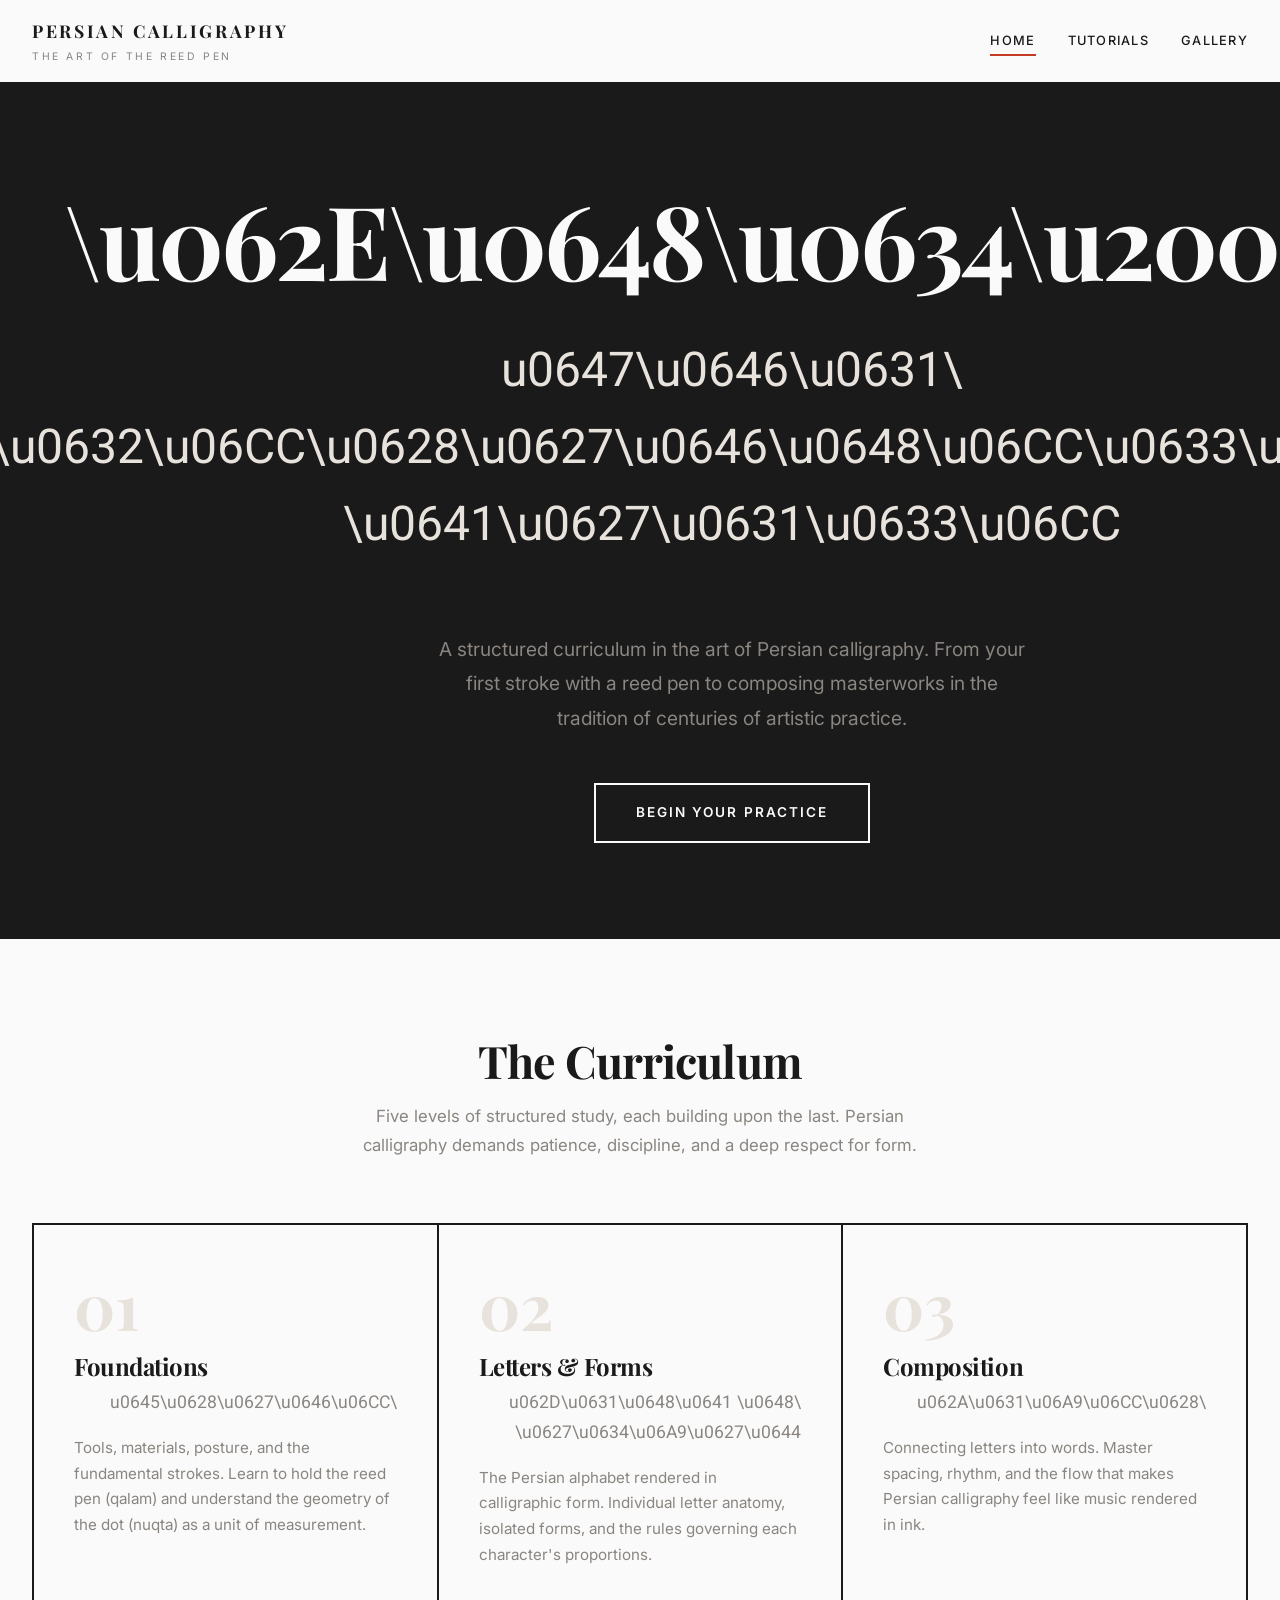
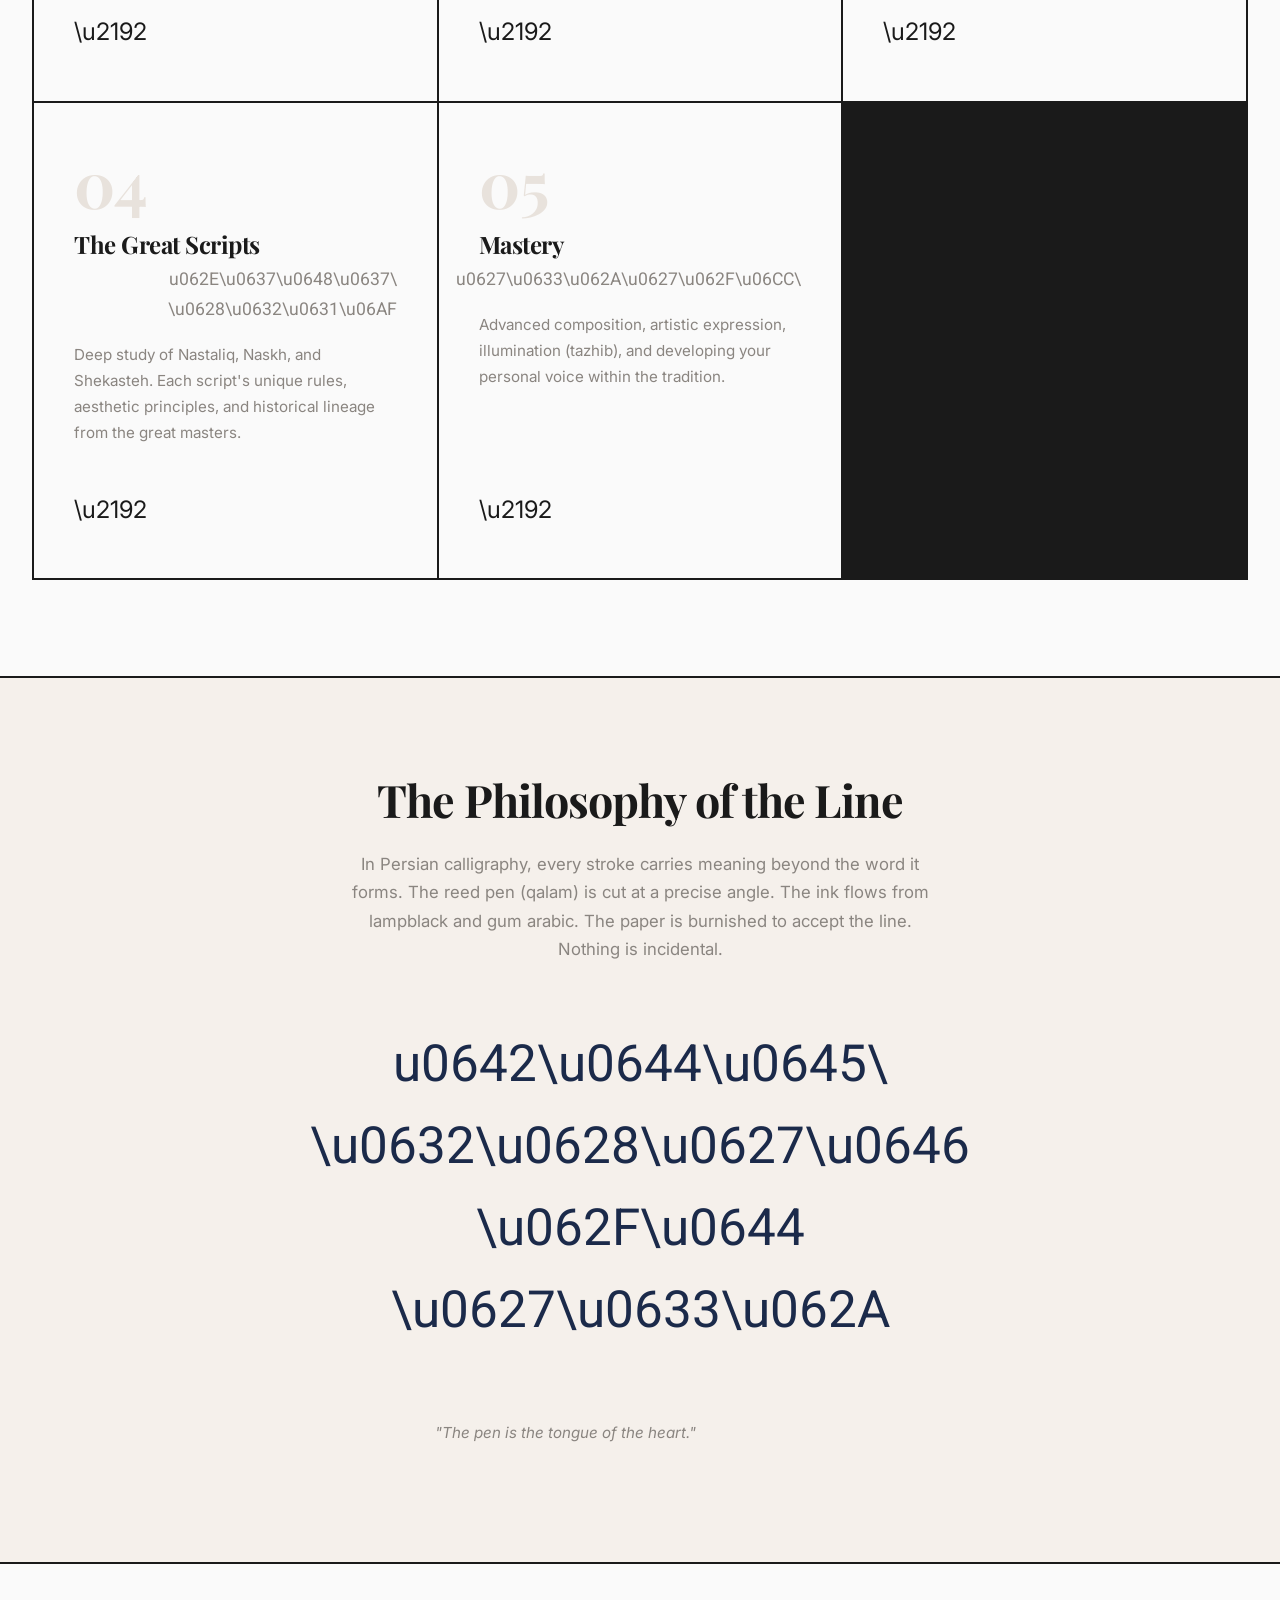
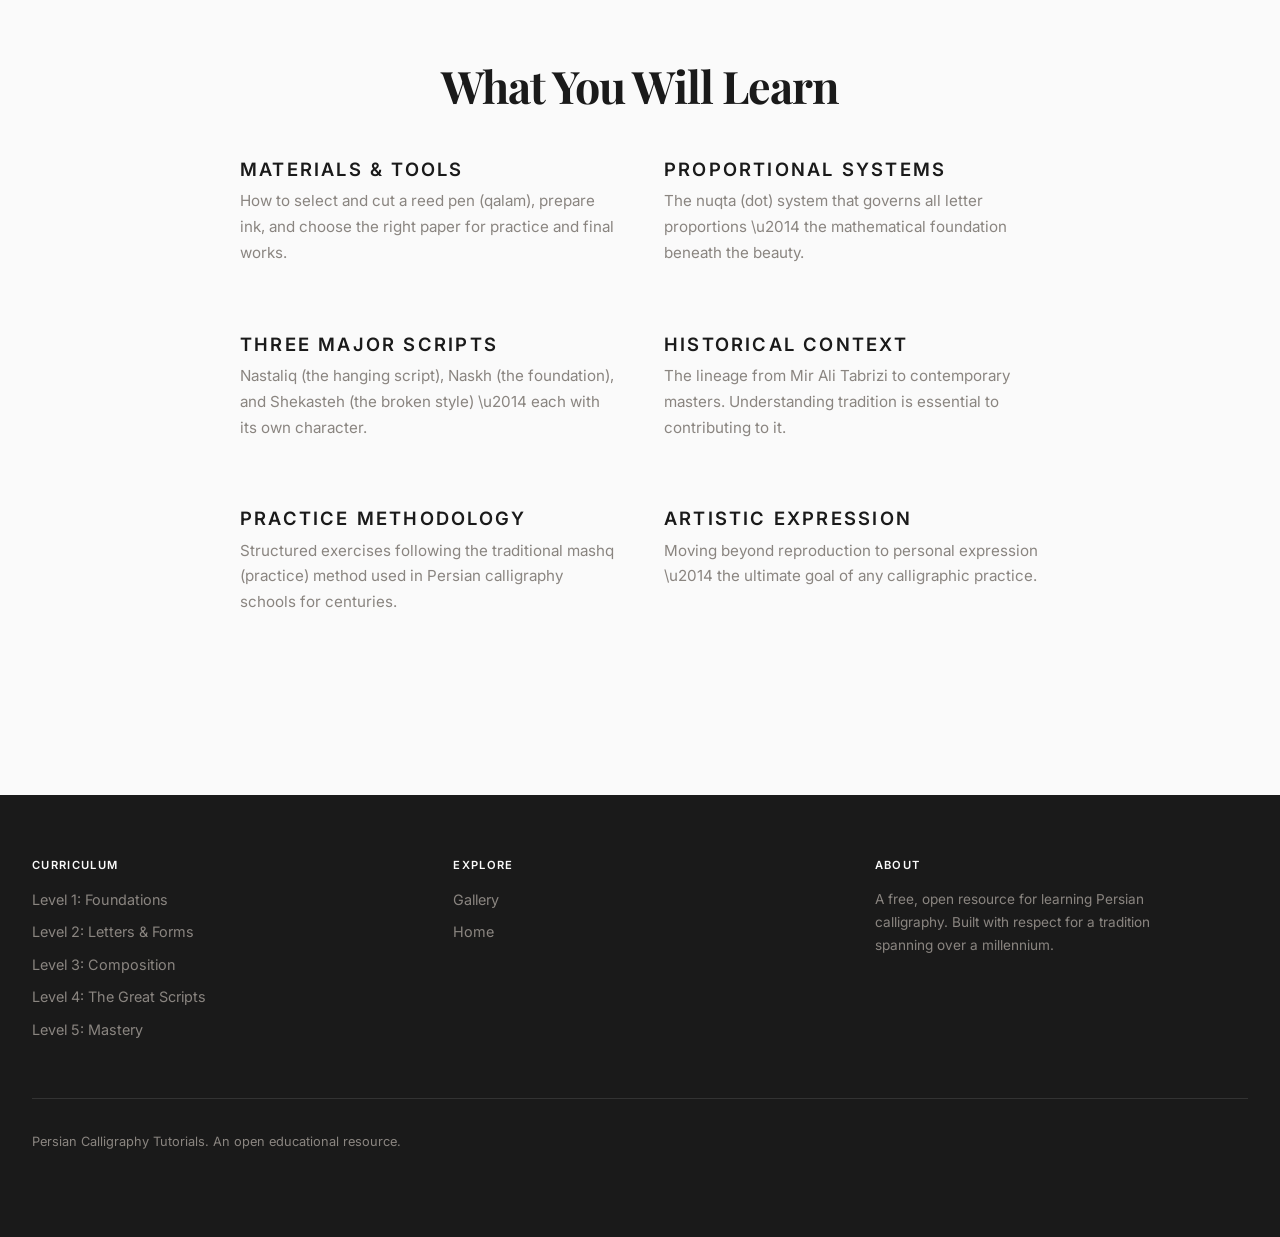
==== index.html @ c189530e "Create Persian calligraphy tutorial website with MoMA-inspired design A complete educational site co" ====
<!DOCTYPE html>
<html lang="en">
<head>
  <meta charset="UTF-8">
  <meta name="viewport" content="width=device-width, initial-scale=1.0">
  <title>Persian Calligraphy \u2014 The Art of the Reed Pen</title>
  <meta name="description" content="A comprehensive guide to Persian calligraphy, from first strokes to mastery. Learn Nastaliq, Naskh, and Shekasteh in a structured curriculum.">
  <link rel="preconnect" href="https://fonts.googleapis.com">
  <link rel="preconnect" href="https://fonts.gstatic.com" crossorigin>
  <link href="https://fonts.googleapis.com/css2?family=Playfair+Display:ital,wght@0,400;0,700;0,900;1,400&family=Inter:wght@300;400;500;600&family=Vazirmatn:wght@400;700&display=swap" rel="stylesheet">
  <link rel="stylesheet" href="css/style.css">
</head>
<body>

  <!-- Header -->
  <header class="site-header">
    <div class="header-inner">
      <a href="index.html" class="site-logo">
        Persian Calligraphy
        <span>The Art of the Reed Pen</span>
      </a>
      <button class="nav-toggle" aria-label="Toggle navigation" onclick="document.querySelector('.main-nav').classList.toggle('open')">
        <span></span><span></span><span></span>
      </button>
      <nav class="main-nav">
        <a href="index.html" class="active">Home</a>
        <a href="tutorials/level-1.html">Tutorials</a>
        <a href="gallery.html">Gallery</a>
      </nav>
    </div>
  </header>

  <!-- Hero -->
  <section class="hero hero-home">
    <div class="container" style="text-align:center;">
      <h1 class="animate-in">\u062E\u0648\u0634\u200C\u0646\u0648\u06CC\u0633\u06CC</h1>
      <div class="persian-display animate-in">\u0647\u0646\u0631 \u0632\u06CC\u0628\u0627\u0646\u0648\u06CC\u0633\u06CC \u0641\u0627\u0631\u0633\u06CC</div>
      <p class="hero-subtitle animate-in">
        A structured curriculum in the art of Persian calligraphy.
        From your first stroke with a reed pen to composing masterworks
        in the tradition of centuries of artistic practice.
      </p>
      <a href="tutorials/level-1.html" class="btn animate-in">Begin Your Practice</a>
    </div>
  </section>

  <!-- Curriculum Overview -->
  <section class="levels-section">
    <h2>The Curriculum</h2>
    <p class="section-intro">
      Five levels of structured study, each building upon the last.
      Persian calligraphy demands patience, discipline, and a deep respect for form.
    </p>

    <div class="levels-grid">

      <a href="tutorials/level-1.html" class="level-card animate-in">
        <div class="level-number">01</div>
        <h3>Foundations</h3>
        <div class="level-persian">\u0645\u0628\u0627\u0646\u06CC</div>
        <p>Tools, materials, posture, and the fundamental strokes. Learn to hold the reed pen (qalam) and understand the geometry of the dot (nuqta) as a unit of measurement.</p>
        <div class="card-arrow">\u2192</div>
      </a>

      <a href="tutorials/level-2.html" class="level-card animate-in">
        <div class="level-number">02</div>
        <h3>Letters &amp; Forms</h3>
        <div class="level-persian">\u062D\u0631\u0648\u0641 \u0648 \u0627\u0634\u06A9\u0627\u0644</div>
        <p>The Persian alphabet rendered in calligraphic form. Individual letter anatomy, isolated forms, and the rules governing each character's proportions.</p>
        <div class="card-arrow">\u2192</div>
      </a>

      <a href="tutorials/level-3.html" class="level-card animate-in">
        <div class="level-number">03</div>
        <h3>Composition</h3>
        <div class="level-persian">\u062A\u0631\u06A9\u06CC\u0628</div>
        <p>Connecting letters into words. Master spacing, rhythm, and the flow that makes Persian calligraphy feel like music rendered in ink.</p>
        <div class="card-arrow">\u2192</div>
      </a>

      <a href="tutorials/level-4.html" class="level-card animate-in">
        <div class="level-number">04</div>
        <h3>The Great Scripts</h3>
        <div class="level-persian">\u062E\u0637\u0648\u0637 \u0628\u0632\u0631\u06AF</div>
        <p>Deep study of Nastaliq, Naskh, and Shekasteh. Each script's unique rules, aesthetic principles, and historical lineage from the great masters.</p>
        <div class="card-arrow">\u2192</div>
      </a>

      <a href="tutorials/level-5.html" class="level-card animate-in">
        <div class="level-number">05</div>
        <h3>Mastery</h3>
        <div class="level-persian">\u0627\u0633\u062A\u0627\u062F\u06CC</div>
        <p>Advanced composition, artistic expression, illumination (tazhib), and developing your personal voice within the tradition.</p>
        <div class="card-arrow">\u2192</div>
      </a>

    </div>
  </section>

  <!-- Philosophy Section -->
  <section style="background:var(--cream);padding:6rem 2rem;border-top:2px solid var(--black);border-bottom:2px solid var(--black);">
    <div class="content-narrow" style="text-align:center;">
      <h2>The Philosophy of the Line</h2>
      <p style="margin:1.5rem auto;max-width:600px;color:var(--mid-gray);font-size:1.05rem;">
        In Persian calligraphy, every stroke carries meaning beyond the word it forms.
        The reed pen (qalam) is cut at a precise angle. The ink flows from lampblack and gum arabic.
        The paper is burnished to accept the line. Nothing is incidental.
      </p>
      <div class="persian-display" style="font-size:clamp(1.8rem,4vw,3.5rem);color:var(--ink-blue);margin:2rem 0;">
        \u0642\u0644\u0645 \u0632\u0628\u0627\u0646 \u062F\u0644 \u0627\u0633\u062A
      </div>
      <p style="font-style:italic;color:var(--mid-gray);font-size:0.95rem;">
        "The pen is the tongue of the heart."
      </p>
    </div>
  </section>

  <!-- What You Will Learn -->
  <section class="levels-section">
    <h2 style="text-align:center;">What You Will Learn</h2>
    <div style="max-width:800px;margin:3rem auto 0;display:grid;grid-template-columns:repeat(auto-fit,minmax(250px,1fr));gap:3rem;">
      <div>
        <h4>Materials &amp; Tools</h4>
        <p style="color:var(--mid-gray);font-size:0.95rem;">How to select and cut a reed pen (qalam), prepare ink, and choose the right paper for practice and final works.</p>
      </div>
      <div>
        <h4>Proportional Systems</h4>
        <p style="color:var(--mid-gray);font-size:0.95rem;">The nuqta (dot) system that governs all letter proportions \u2014 the mathematical foundation beneath the beauty.</p>
      </div>
      <div>
        <h4>Three Major Scripts</h4>
        <p style="color:var(--mid-gray);font-size:0.95rem;">Nastaliq (the hanging script), Naskh (the foundation), and Shekasteh (the broken style) \u2014 each with its own character.</p>
      </div>
      <div>
        <h4>Historical Context</h4>
        <p style="color:var(--mid-gray);font-size:0.95rem;">The lineage from Mir Ali Tabrizi to contemporary masters. Understanding tradition is essential to contributing to it.</p>
      </div>
      <div>
        <h4>Practice Methodology</h4>
        <p style="color:var(--mid-gray);font-size:0.95rem;">Structured exercises following the traditional mashq (practice) method used in Persian calligraphy schools for centuries.</p>
      </div>
      <div>
        <h4>Artistic Expression</h4>
        <p style="color:var(--mid-gray);font-size:0.95rem;">Moving beyond reproduction to personal expression \u2014 the ultimate goal of any calligraphic practice.</p>
      </div>
    </div>
  </section>

  <!-- Footer -->
  <footer class="site-footer">
    <div class="footer-inner">
      <div class="footer-section">
        <h4>Curriculum</h4>
        <a href="tutorials/level-1.html">Level 1: Foundations</a>
        <a href="tutorials/level-2.html">Level 2: Letters &amp; Forms</a>
        <a href="tutorials/level-3.html">Level 3: Composition</a>
        <a href="tutorials/level-4.html">Level 4: The Great Scripts</a>
        <a href="tutorials/level-5.html">Level 5: Mastery</a>
      </div>
      <div class="footer-section">
        <h4>Explore</h4>
        <a href="gallery.html">Gallery</a>
        <a href="index.html">Home</a>
      </div>
      <div class="footer-section">
        <h4>About</h4>
        <p style="font-size:0.85rem;color:var(--mid-gray);max-width:300px;">
          A free, open resource for learning Persian calligraphy.
          Built with respect for a tradition spanning over a millennium.
        </p>
      </div>
    </div>
    <div class="footer-bottom">
      <p>Persian Calligraphy Tutorials. An open educational resource.</p>
    </div>
  </footer>

  <script src="js/main.js"></script>
</body>
</html>
---- css/style.css ----
/* ============================================================
   PERSIAN CALLIGRAPHY TUTORIALS
   Inspired by Museum of Modern Art — clean, bold, editorial
   ============================================================ */

/* --- Reset & Base --- */
*, *::before, *::after {
  margin: 0;
  padding: 0;
  box-sizing: border-box;
}

:root {
  --black: #1a1a1a;
  --white: #fafafa;
  --cream: #f5f0eb;
  --warm-gray: #e8e2dc;
  --mid-gray: #8a8580;
  --accent: #c23b22;
  --accent-dark: #9a2f1b;
  --gold: #b8860b;
  --ink-blue: #1b2a4a;
  --parchment: #f7f3ed;
  --border: #d4cec8;
  --font-display: 'Playfair Display', 'Georgia', serif;
  --font-body: 'Inter', 'Helvetica Neue', Arial, sans-serif;
  --font-mono: 'JetBrains Mono', 'Courier New', monospace;
  --max-width: 1400px;
  --content-width: 800px;
}

html {
  font-size: 16px;
  scroll-behavior: smooth;
}

body {
  font-family: var(--font-body);
  background-color: var(--white);
  color: var(--black);
  line-height: 1.7;
  -webkit-font-smoothing: antialiased;
  -moz-osx-font-smoothing: grayscale;
}

::selection {
  background: var(--accent);
  color: var(--white);
}

a {
  color: var(--black);
  text-decoration: none;
  border-bottom: 1px solid var(--border);
  transition: border-color 0.2s ease, color 0.2s ease;
}

a:hover {
  border-color: var(--accent);
  color: var(--accent);
}

img {
  max-width: 100%;
  display: block;
}

/* --- Typography --- */
h1, h2, h3, h4, h5, h6 {
  font-family: var(--font-display);
  font-weight: 700;
  line-height: 1.15;
  letter-spacing: -0.02em;
}

h1 {
  font-size: clamp(2.8rem, 6vw, 5.5rem);
  margin-bottom: 1rem;
}

h2 {
  font-size: clamp(1.8rem, 3.5vw, 3rem);
  margin-bottom: 0.75rem;
}

h3 {
  font-size: clamp(1.3rem, 2.5vw, 1.8rem);
  margin-bottom: 0.5rem;
}

h4 {
  font-size: 1.15rem;
  font-family: var(--font-body);
  font-weight: 600;
  text-transform: uppercase;
  letter-spacing: 0.12em;
  margin-bottom: 0.5rem;
}

p {
  margin-bottom: 1.25rem;
  max-width: 65ch;
}

.persian-text {
  font-family: 'Vazirmatn', 'Noto Naskh Arabic', 'Traditional Arabic', serif;
  direction: rtl;
  text-align: right;
  line-height: 2;
}

.persian-display {
  font-family: 'Vazirmatn', 'Noto Naskh Arabic', serif;
  font-size: clamp(2rem, 5vw, 4.5rem);
  direction: rtl;
  text-align: center;
  line-height: 1.6;
  color: var(--ink-blue);
  padding: 2rem 0;
}

/* --- Layout --- */
.container {
  max-width: var(--max-width);
  margin: 0 auto;
  padding: 0 2rem;
}

.content-narrow {
  max-width: var(--content-width);
  margin: 0 auto;
}

/* --- Header / Navigation --- */
.site-header {
  position: sticky;
  top: 0;
  z-index: 100;
  background: var(--white);
  border-bottom: 2px solid var(--black);
}

.header-inner {
  display: flex;
  justify-content: space-between;
  align-items: center;
  padding: 1rem 2rem;
  max-width: var(--max-width);
  margin: 0 auto;
}

.site-logo {
  font-family: var(--font-display);
  font-size: 1.1rem;
  font-weight: 700;
  text-transform: uppercase;
  letter-spacing: 0.15em;
  border: none;
}

.site-logo:hover {
  color: var(--black);
}

.site-logo span {
  display: block;
  font-size: 0.65rem;
  font-family: var(--font-body);
  font-weight: 400;
  letter-spacing: 0.25em;
  color: var(--mid-gray);
  margin-top: 2px;
}

.main-nav {
  display: flex;
  gap: 2rem;
  align-items: center;
}

.main-nav a {
  font-size: 0.8rem;
  font-weight: 500;
  text-transform: uppercase;
  letter-spacing: 0.1em;
  border: none;
  padding: 0.25rem 0;
  position: relative;
}

.main-nav a::after {
  content: '';
  position: absolute;
  bottom: 0;
  left: 0;
  width: 0;
  height: 2px;
  background: var(--accent);
  transition: width 0.3s ease;
}

.main-nav a:hover::after,
.main-nav a.active::after {
  width: 100%;
}

.main-nav a:hover {
  color: var(--black);
}

/* Mobile nav toggle */
.nav-toggle {
  display: none;
  background: none;
  border: none;
  cursor: pointer;
  padding: 0.5rem;
}

.nav-toggle span {
  display: block;
  width: 24px;
  height: 2px;
  background: var(--black);
  margin: 5px 0;
  transition: transform 0.3s ease;
}

/* --- Hero Sections --- */
.hero {
  min-height: 90vh;
  display: flex;
  flex-direction: column;
  justify-content: center;
  padding: 6rem 2rem;
  position: relative;
  overflow: hidden;
}

.hero-home {
  background: var(--black);
  color: var(--white);
  text-align: center;
}

.hero-home h1 {
  font-size: clamp(3rem, 8vw, 7rem);
  letter-spacing: -0.03em;
  margin-bottom: 0.5rem;
}

.hero-home .persian-display {
  color: var(--warm-gray);
  font-size: clamp(1.6rem, 4vw, 3rem);
  margin-bottom: 2rem;
  opacity: 0.7;
}

.hero-home .hero-subtitle {
  font-size: clamp(1rem, 1.5vw, 1.25rem);
  color: var(--mid-gray);
  max-width: 600px;
  margin: 0 auto 3rem;
  line-height: 1.8;
}

.hero-tutorial {
  min-height: 60vh;
  background: var(--cream);
  border-bottom: 2px solid var(--black);
}

.hero-tutorial .level-tag {
  font-size: 0.75rem;
  text-transform: uppercase;
  letter-spacing: 0.2em;
  font-weight: 600;
  color: var(--accent);
  margin-bottom: 1rem;
  display: block;
}

/* --- Buttons --- */
.btn {
  display: inline-block;
  padding: 1rem 2.5rem;
  font-size: 0.85rem;
  font-weight: 600;
  text-transform: uppercase;
  letter-spacing: 0.15em;
  border: 2px solid var(--white);
  color: var(--white);
  background: transparent;
  cursor: pointer;
  transition: all 0.3s ease;
  text-decoration: none;
}

.btn:hover {
  background: var(--white);
  color: var(--black);
  border-color: var(--white);
}

.btn-dark {
  border-color: var(--black);
  color: var(--black);
}

.btn-dark:hover {
  background: var(--black);
  color: var(--white);
}

.btn-accent {
  border-color: var(--accent);
  color: var(--accent);
}

.btn-accent:hover {
  background: var(--accent);
  color: var(--white);
}

/* --- Level Cards (Home Page) --- */
.levels-section {
  padding: 6rem 2rem;
}

.levels-section h2 {
  text-align: center;
  margin-bottom: 1rem;
}

.section-intro {
  text-align: center;
  color: var(--mid-gray);
  font-size: 1.05rem;
  max-width: 600px;
  margin: 0 auto 4rem;
}

.levels-grid {
  display: grid;
  grid-template-columns: repeat(auto-fit, minmax(340px, 1fr));
  gap: 2px;
  background: var(--black);
  border: 2px solid var(--black);
  max-width: var(--max-width);
  margin: 0 auto;
}

.level-card {
  background: var(--white);
  padding: 3rem 2.5rem;
  display: flex;
  flex-direction: column;
  transition: background 0.3s ease;
  text-decoration: none;
  border: none;
}

.level-card:hover {
  background: var(--cream);
  color: var(--black);
}

.level-card .level-number {
  font-family: var(--font-display);
  font-size: 4rem;
  font-weight: 700;
  line-height: 1;
  color: var(--warm-gray);
  margin-bottom: 1rem;
  transition: color 0.3s ease;
}

.level-card:hover .level-number {
  color: var(--accent);
}

.level-card h3 {
  font-size: 1.5rem;
  margin-bottom: 0.5rem;
}

.level-card .level-persian {
  font-family: 'Vazirmatn', 'Noto Naskh Arabic', serif;
  direction: rtl;
  font-size: 1.1rem;
  color: var(--mid-gray);
  margin-bottom: 1rem;
}

.level-card p {
  color: var(--mid-gray);
  font-size: 0.95rem;
  flex-grow: 1;
}

.level-card .card-arrow {
  font-size: 1.5rem;
  margin-top: 1.5rem;
  transition: transform 0.3s ease;
}

.level-card:hover .card-arrow {
  transform: translateX(8px);
}

/* --- Tutorial Page Layout --- */
.tutorial-content {
  padding: 4rem 2rem;
}

.tutorial-body {
  max-width: var(--content-width);
  margin: 0 auto;
}

.tutorial-body h2 {
  margin-top: 3rem;
  padding-top: 2rem;
  border-top: 1px solid var(--border);
}

.tutorial-body h2:first-child {
  border-top: none;
  padding-top: 0;
  margin-top: 0;
}

.tutorial-body h3 {
  margin-top: 2rem;
}

.tutorial-body ul, .tutorial-body ol {
  margin: 1rem 0 1.5rem 1.5rem;
}

.tutorial-body li {
  margin-bottom: 0.5rem;
  line-height: 1.7;
}

/* --- Info Boxes --- */
.info-box {
  background: var(--cream);
  border-left: 4px solid var(--accent);
  padding: 1.5rem 2rem;
  margin: 2rem 0;
}

.info-box h4 {
  color: var(--accent);
  font-size: 0.8rem;
  margin-bottom: 0.5rem;
}

.info-box p {
  margin-bottom: 0;
  font-size: 0.95rem;
}

.tip-box {
  border-left-color: var(--gold);
}

.tip-box h4 {
  color: var(--gold);
}

/* --- Stroke Diagrams --- */
.stroke-diagram {
  background: var(--parchment);
  border: 1px solid var(--border);
  padding: 2.5rem;
  margin: 2rem 0;
  text-align: center;
}

.stroke-diagram svg {
  max-width: 100%;
  height: auto;
}

.stroke-diagram .caption {
  font-size: 0.8rem;
  color: var(--mid-gray);
  text-transform: uppercase;
  letter-spacing: 0.1em;
  margin-top: 1rem;
}

/* --- Letter Grid --- */
.letter-grid {
  display: grid;
  grid-template-columns: repeat(auto-fill, minmax(140px, 1fr));
  gap: 2px;
  background: var(--black);
  border: 2px solid var(--black);
  margin: 2rem 0;
}

.letter-cell {
  background: var(--white);
  padding: 1.5rem;
  text-align: center;
  transition: background 0.2s ease;
}

.letter-cell:hover {
  background: var(--cream);
}

.letter-cell .letter-large {
  font-family: 'Vazirmatn', 'Noto Naskh Arabic', serif;
  font-size: 2.5rem;
  line-height: 1.4;
  color: var(--ink-blue);
  direction: rtl;
}

.letter-cell .letter-name {
  font-size: 0.7rem;
  text-transform: uppercase;
  letter-spacing: 0.1em;
  color: var(--mid-gray);
  margin-top: 0.5rem;
}

/* --- Practice Area --- */
.practice-area {
  background: var(--parchment);
  border: 2px solid var(--black);
  padding: 3rem;
  margin: 2rem 0;
  text-align: center;
}

.practice-area h4 {
  margin-bottom: 1rem;
}

.practice-lines {
  width: 100%;
  max-width: 600px;
  margin: 0 auto;
}

.practice-lines .line {
  height: 60px;
  border-bottom: 1px solid var(--border);
  position: relative;
}

.practice-lines .line::before {
  content: '';
  position: absolute;
  top: 50%;
  left: 0;
  right: 0;
  border-top: 1px dashed var(--warm-gray);
}

/* --- Gallery --- */
.gallery-grid {
  display: grid;
  grid-template-columns: repeat(auto-fit, minmax(300px, 1fr));
  gap: 2px;
  background: var(--black);
  border: 2px solid var(--black);
}

.gallery-item {
  background: var(--white);
  overflow: hidden;
}

.gallery-item .gallery-image {
  aspect-ratio: 4/3;
  background: var(--cream);
  display: flex;
  align-items: center;
  justify-content: center;
  overflow: hidden;
}

.gallery-item .gallery-image .persian-display {
  padding: 2rem;
  font-size: clamp(1.5rem, 3vw, 2.5rem);
}

.gallery-item .gallery-info {
  padding: 1.5rem 2rem;
}

.gallery-item .gallery-info h3 {
  font-size: 1.1rem;
  margin-bottom: 0.25rem;
}

.gallery-item .gallery-info .gallery-meta {
  font-size: 0.8rem;
  color: var(--mid-gray);
}

/* --- Tutorial Navigation --- */
.tutorial-nav {
  display: flex;
  justify-content: space-between;
  border-top: 2px solid var(--black);
  margin-top: 4rem;
}

.tutorial-nav a {
  display: block;
  padding: 2rem;
  flex: 1;
  border: none;
  transition: background 0.3s ease;
}

.tutorial-nav a:hover {
  background: var(--cream);
  color: var(--black);
}

.tutorial-nav a + a {
  border-left: 2px solid var(--black);
  text-align: right;
}

.tutorial-nav .nav-label {
  font-size: 0.7rem;
  text-transform: uppercase;
  letter-spacing: 0.15em;
  color: var(--mid-gray);
  display: block;
  margin-bottom: 0.5rem;
}

.tutorial-nav .nav-title {
  font-family: var(--font-display);
  font-size: 1.2rem;
  font-weight: 700;
}

/* --- Table of Contents (Sidebar) --- */
.tutorial-layout {
  display: grid;
  grid-template-columns: 1fr 240px;
  gap: 4rem;
  max-width: 1100px;
  margin: 0 auto;
  align-items: start;
}

.toc {
  position: sticky;
  top: 100px;
  padding: 1.5rem 0;
}

.toc h4 {
  font-size: 0.7rem;
  margin-bottom: 1rem;
  color: var(--mid-gray);
}

.toc ul {
  list-style: none;
}

.toc li {
  margin-bottom: 0.5rem;
}

.toc a {
  font-size: 0.85rem;
  color: var(--mid-gray);
  border: none;
  transition: color 0.2s ease;
}

.toc a:hover,
.toc a.active {
  color: var(--black);
}

/* --- Progress Bar --- */
.progress-bar {
  position: fixed;
  top: 0;
  left: 0;
  height: 3px;
  background: var(--accent);
  z-index: 200;
  transition: width 0.1s ease;
}

/* --- Footer --- */
.site-footer {
  background: var(--black);
  color: var(--warm-gray);
  padding: 4rem 2rem;
  margin-top: 4rem;
}

.footer-inner {
  max-width: var(--max-width);
  margin: 0 auto;
  display: grid;
  grid-template-columns: repeat(auto-fit, minmax(200px, 1fr));
  gap: 3rem;
}

.footer-section h4 {
  color: var(--white);
  font-size: 0.7rem;
  margin-bottom: 1rem;
}

.footer-section a {
  color: var(--mid-gray);
  border: none;
  font-size: 0.9rem;
  display: block;
  margin-bottom: 0.5rem;
}

.footer-section a:hover {
  color: var(--white);
}

.footer-bottom {
  max-width: var(--max-width);
  margin: 3rem auto 0;
  padding-top: 2rem;
  border-top: 1px solid #333;
  font-size: 0.8rem;
  color: var(--mid-gray);
}

/* --- Comparison Table --- */
.comparison-table {
  width: 100%;
  border-collapse: collapse;
  margin: 2rem 0;
  border: 2px solid var(--black);
}

.comparison-table th {
  background: var(--black);
  color: var(--white);
  padding: 1rem 1.5rem;
  text-align: left;
  font-size: 0.75rem;
  text-transform: uppercase;
  letter-spacing: 0.1em;
}

.comparison-table td {
  padding: 1rem 1.5rem;
  border-bottom: 1px solid var(--border);
  font-size: 0.95rem;
}

.comparison-table tr:last-child td {
  border-bottom: none;
}

.comparison-table tr:hover td {
  background: var(--cream);
}

/* --- Responsive --- */
@media (max-width: 900px) {
  .tutorial-layout {
    grid-template-columns: 1fr;
  }

  .toc {
    position: static;
    border-bottom: 1px solid var(--border);
    padding-bottom: 2rem;
    margin-bottom: 2rem;
  }
}

@media (max-width: 768px) {
  .hero {
    min-height: 70vh;
    padding: 4rem 1.5rem;
  }

  .levels-grid {
    grid-template-columns: 1fr;
  }

  .main-nav {
    display: none;
    position: absolute;
    top: 100%;
    left: 0;
    right: 0;
    background: var(--white);
    flex-direction: column;
    padding: 2rem;
    gap: 1rem;
    border-bottom: 2px solid var(--black);
  }

  .main-nav.open {
    display: flex;
  }

  .nav-toggle {
    display: block;
  }

  .header-inner {
    padding: 1rem 1.5rem;
  }

  .levels-section {
    padding: 4rem 1.5rem;
  }

  .level-card {
    padding: 2rem 1.5rem;
  }

  .tutorial-nav {
    flex-direction: column;
  }

  .tutorial-nav a + a {
    border-left: none;
    border-top: 2px solid var(--black);
    text-align: left;
  }

  .gallery-grid {
    grid-template-columns: 1fr;
  }

  .letter-grid {
    grid-template-columns: repeat(auto-fill, minmax(100px, 1fr));
  }

  .footer-inner {
    grid-template-columns: 1fr;
  }
}

/* --- Animations --- */
@keyframes fadeInUp {
  from {
    opacity: 0;
    transform: translateY(30px);
  }
  to {
    opacity: 1;
    transform: translateY(0);
  }
}

.animate-in {
  animation: fadeInUp 0.6s ease forwards;
  opacity: 0;
}

.animate-in:nth-child(2) { animation-delay: 0.1s; }
.animate-in:nth-child(3) { animation-delay: 0.2s; }
.animate-in:nth-child(4) { animation-delay: 0.3s; }
.animate-in:nth-child(5) { animation-delay: 0.4s; }

/* --- Print Styles --- */
@media print {
  .site-header, .site-footer, .tutorial-nav, .toc, .progress-bar {
    display: none;
  }

  body {
    font-size: 12pt;
    color: #000;
  }

  .hero {
    min-height: auto;
    padding: 2rem 0;
    background: #fff !important;
    color: #000 !important;
  }
}
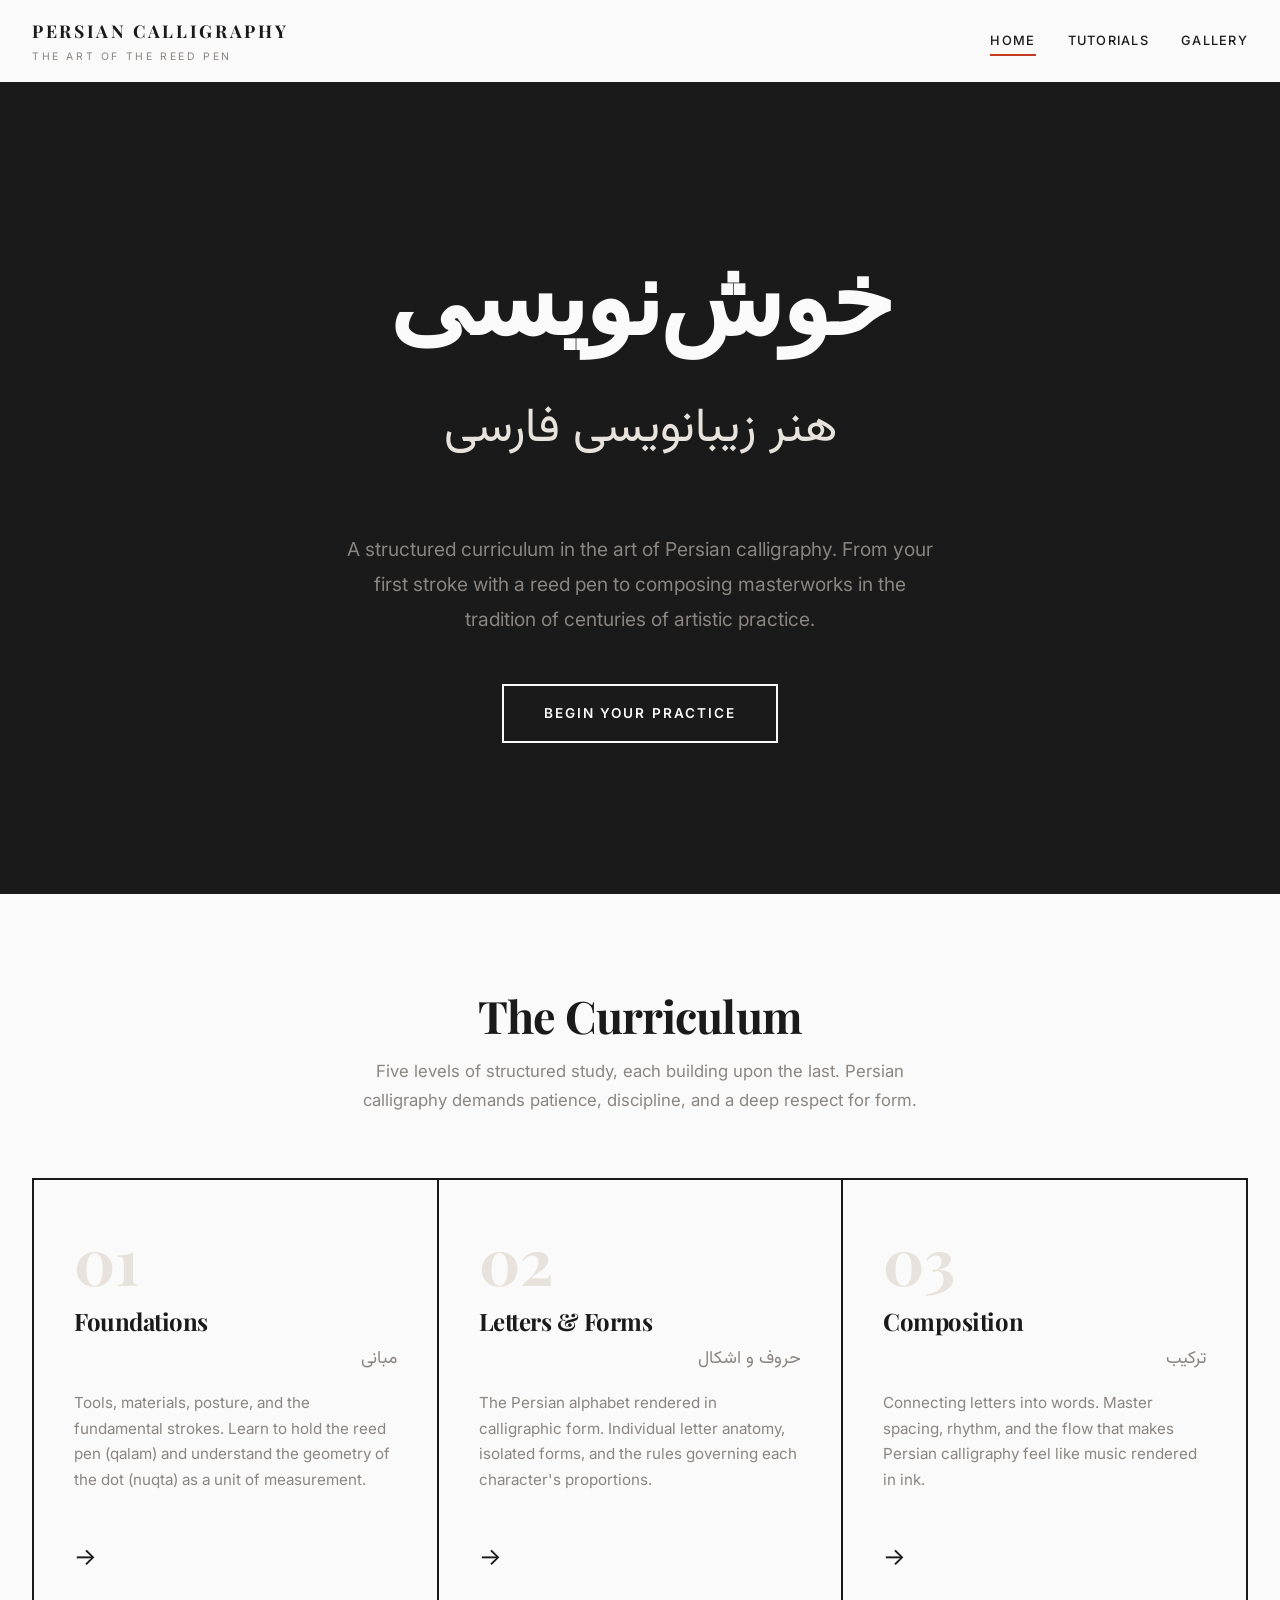
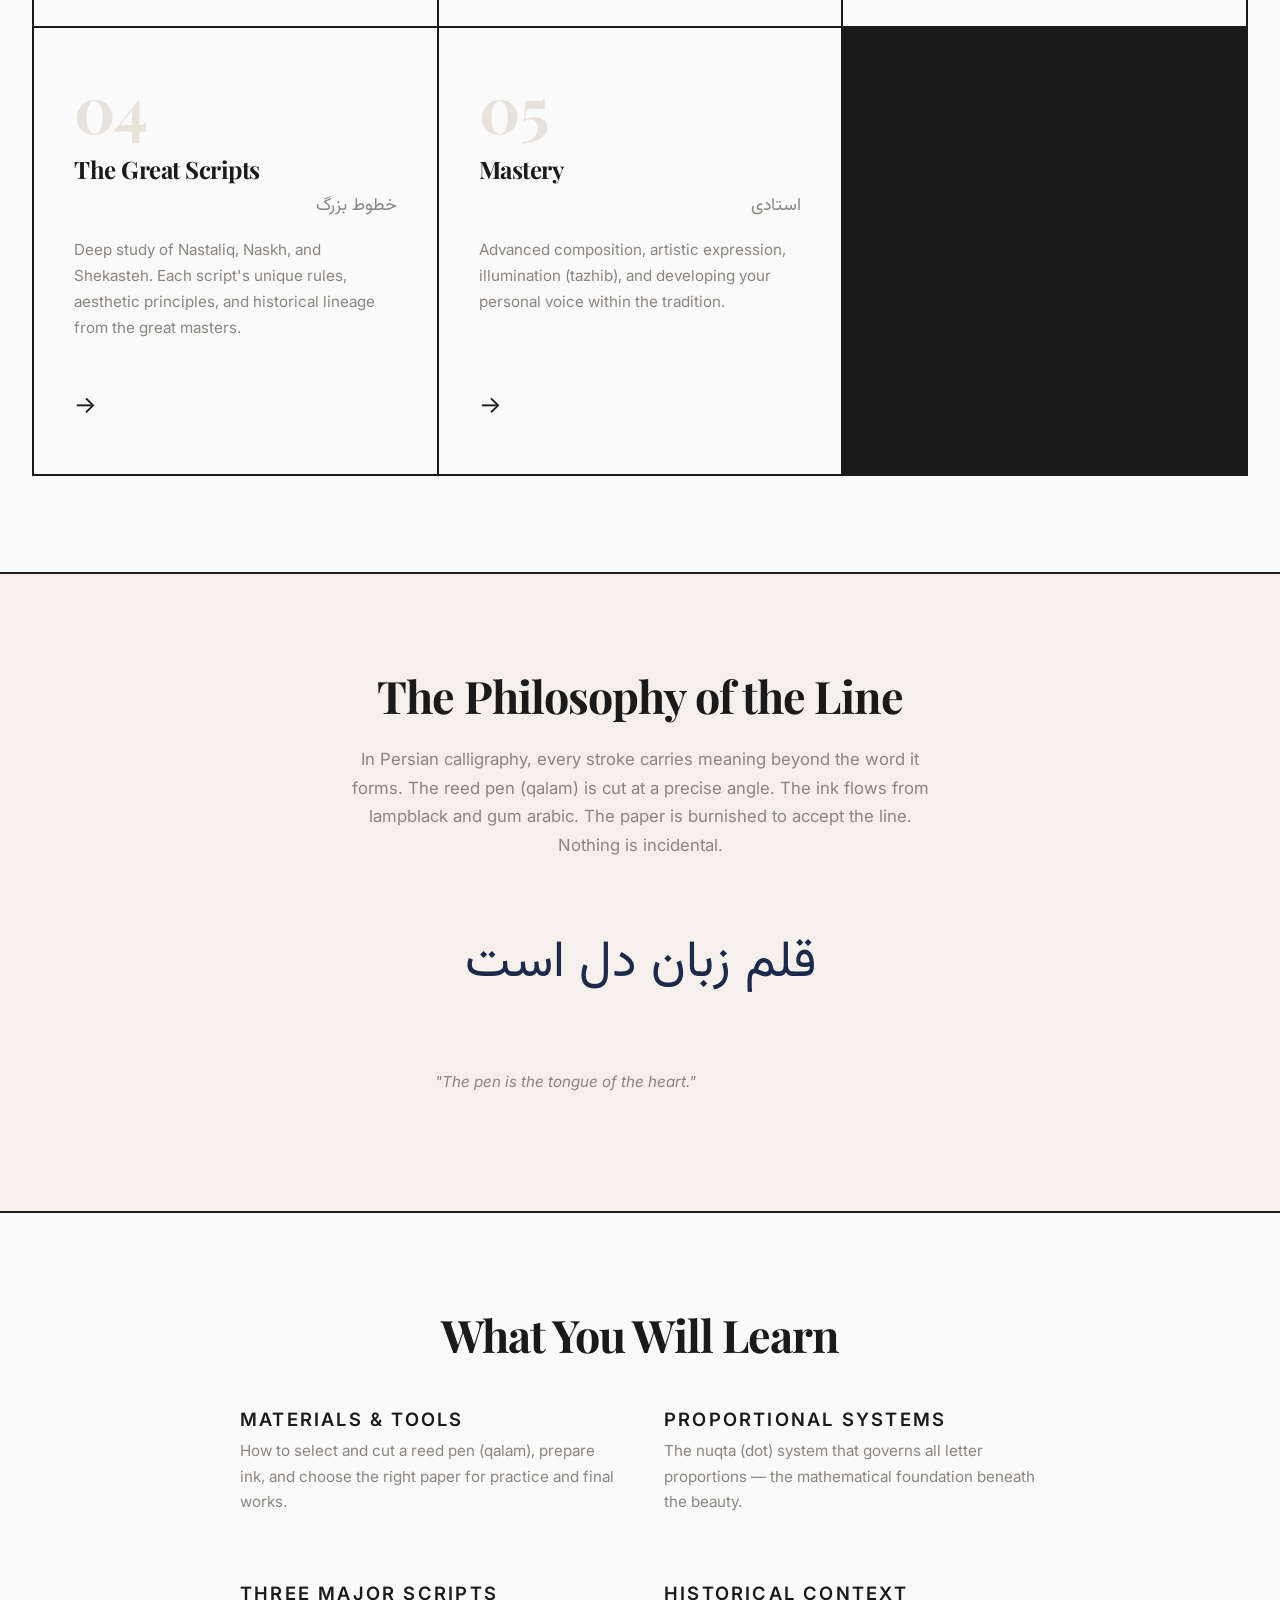
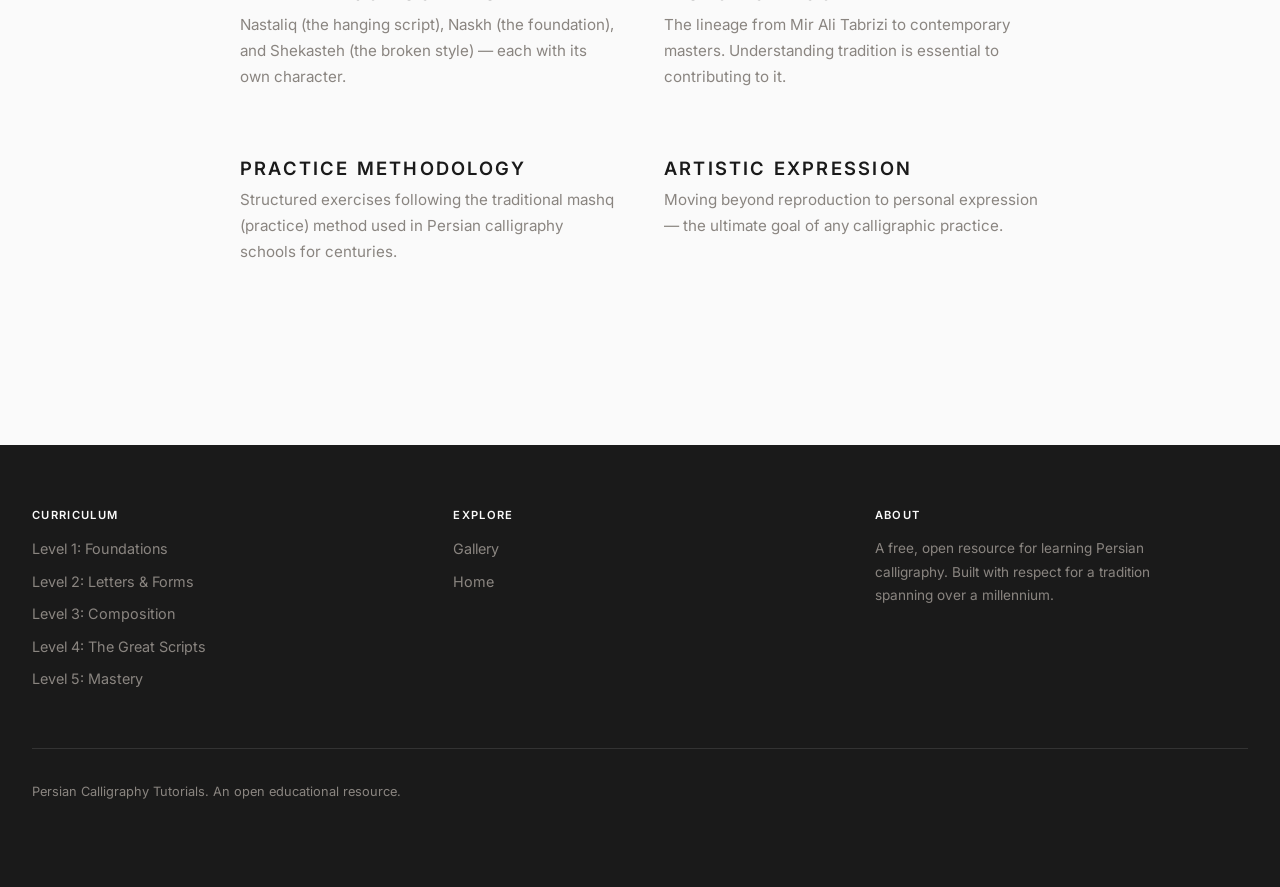
==== commit 37b8df6c: "Fix Unicode rendering — convert escape sequences to actual UTF-8 characters All \uXXXX escape sequen" ====
--- a/index.html
+++ b/index.html
@@ -3,7 +3,7 @@
 <head>
   <meta charset="UTF-8">
   <meta name="viewport" content="width=device-width, initial-scale=1.0">
-  <title>Persian Calligraphy \u2014 The Art of the Reed Pen</title>
+  <title>Persian Calligraphy — The Art of the Reed Pen</title>
   <meta name="description" content="A comprehensive guide to Persian calligraphy, from first strokes to mastery. Learn Nastaliq, Naskh, and Shekasteh in a structured curriculum.">
   <link rel="preconnect" href="https://fonts.googleapis.com">
   <link rel="preconnect" href="https://fonts.gstatic.com" crossorigin>
@@ -33,8 +33,8 @@
   <!-- Hero -->
   <section class="hero hero-home">
     <div class="container" style="text-align:center;">
-      <h1 class="animate-in">\u062E\u0648\u0634\u200C\u0646\u0648\u06CC\u0633\u06CC</h1>
-      <div class="persian-display animate-in">\u0647\u0646\u0631 \u0632\u06CC\u0628\u0627\u0646\u0648\u06CC\u0633\u06CC \u0641\u0627\u0631\u0633\u06CC</div>
+      <h1 class="animate-in">خوش‌نویسی</h1>
+      <div class="persian-display animate-in">هنر زیبانویسی فارسی</div>
       <p class="hero-subtitle animate-in">
         A structured curriculum in the art of Persian calligraphy.
         From your first stroke with a reed pen to composing masterworks
@@ -57,41 +57,41 @@
       <a href="tutorials/level-1.html" class="level-card animate-in">
         <div class="level-number">01</div>
         <h3>Foundations</h3>
-        <div class="level-persian">\u0645\u0628\u0627\u0646\u06CC</div>
+        <div class="level-persian">مبانی</div>
         <p>Tools, materials, posture, and the fundamental strokes. Learn to hold the reed pen (qalam) and understand the geometry of the dot (nuqta) as a unit of measurement.</p>
-        <div class="card-arrow">\u2192</div>
+        <div class="card-arrow">→</div>
       </a>
 
       <a href="tutorials/level-2.html" class="level-card animate-in">
         <div class="level-number">02</div>
         <h3>Letters &amp; Forms</h3>
-        <div class="level-persian">\u062D\u0631\u0648\u0641 \u0648 \u0627\u0634\u06A9\u0627\u0644</div>
+        <div class="level-persian">حروف و اشکال</div>
         <p>The Persian alphabet rendered in calligraphic form. Individual letter anatomy, isolated forms, and the rules governing each character's proportions.</p>
-        <div class="card-arrow">\u2192</div>
+        <div class="card-arrow">→</div>
       </a>
 
       <a href="tutorials/level-3.html" class="level-card animate-in">
         <div class="level-number">03</div>
         <h3>Composition</h3>
-        <div class="level-persian">\u062A\u0631\u06A9\u06CC\u0628</div>
+        <div class="level-persian">ترکیب</div>
         <p>Connecting letters into words. Master spacing, rhythm, and the flow that makes Persian calligraphy feel like music rendered in ink.</p>
-        <div class="card-arrow">\u2192</div>
+        <div class="card-arrow">→</div>
       </a>
 
       <a href="tutorials/level-4.html" class="level-card animate-in">
         <div class="level-number">04</div>
         <h3>The Great Scripts</h3>
-        <div class="level-persian">\u062E\u0637\u0648\u0637 \u0628\u0632\u0631\u06AF</div>
+        <div class="level-persian">خطوط بزرگ</div>
         <p>Deep study of Nastaliq, Naskh, and Shekasteh. Each script's unique rules, aesthetic principles, and historical lineage from the great masters.</p>
-        <div class="card-arrow">\u2192</div>
+        <div class="card-arrow">→</div>
       </a>
 
       <a href="tutorials/level-5.html" class="level-card animate-in">
         <div class="level-number">05</div>
         <h3>Mastery</h3>
-        <div class="level-persian">\u0627\u0633\u062A\u0627\u062F\u06CC</div>
+        <div class="level-persian">استادی</div>
         <p>Advanced composition, artistic expression, illumination (tazhib), and developing your personal voice within the tradition.</p>
-        <div class="card-arrow">\u2192</div>
+        <div class="card-arrow">→</div>
       </a>
 
     </div>
@@ -107,7 +107,7 @@
         The paper is burnished to accept the line. Nothing is incidental.
       </p>
       <div class="persian-display" style="font-size:clamp(1.8rem,4vw,3.5rem);color:var(--ink-blue);margin:2rem 0;">
-        \u0642\u0644\u0645 \u0632\u0628\u0627\u0646 \u062F\u0644 \u0627\u0633\u062A
+        قلم زبان دل است
       </div>
       <p style="font-style:italic;color:var(--mid-gray);font-size:0.95rem;">
         "The pen is the tongue of the heart."
@@ -125,11 +125,11 @@
       </div>
       <div>
         <h4>Proportional Systems</h4>
-        <p style="color:var(--mid-gray);font-size:0.95rem;">The nuqta (dot) system that governs all letter proportions \u2014 the mathematical foundation beneath the beauty.</p>
+        <p style="color:var(--mid-gray);font-size:0.95rem;">The nuqta (dot) system that governs all letter proportions — the mathematical foundation beneath the beauty.</p>
       </div>
       <div>
         <h4>Three Major Scripts</h4>
-        <p style="color:var(--mid-gray);font-size:0.95rem;">Nastaliq (the hanging script), Naskh (the foundation), and Shekasteh (the broken style) \u2014 each with its own character.</p>
+        <p style="color:var(--mid-gray);font-size:0.95rem;">Nastaliq (the hanging script), Naskh (the foundation), and Shekasteh (the broken style) — each with its own character.</p>
       </div>
       <div>
         <h4>Historical Context</h4>
@@ -141,7 +141,7 @@
       </div>
       <div>
         <h4>Artistic Expression</h4>
-        <p style="color:var(--mid-gray);font-size:0.95rem;">Moving beyond reproduction to personal expression \u2014 the ultimate goal of any calligraphic practice.</p>
+        <p style="color:var(--mid-gray);font-size:0.95rem;">Moving beyond reproduction to personal expression — the ultimate goal of any calligraphic practice.</p>
       </div>
     </div>
   </section>
